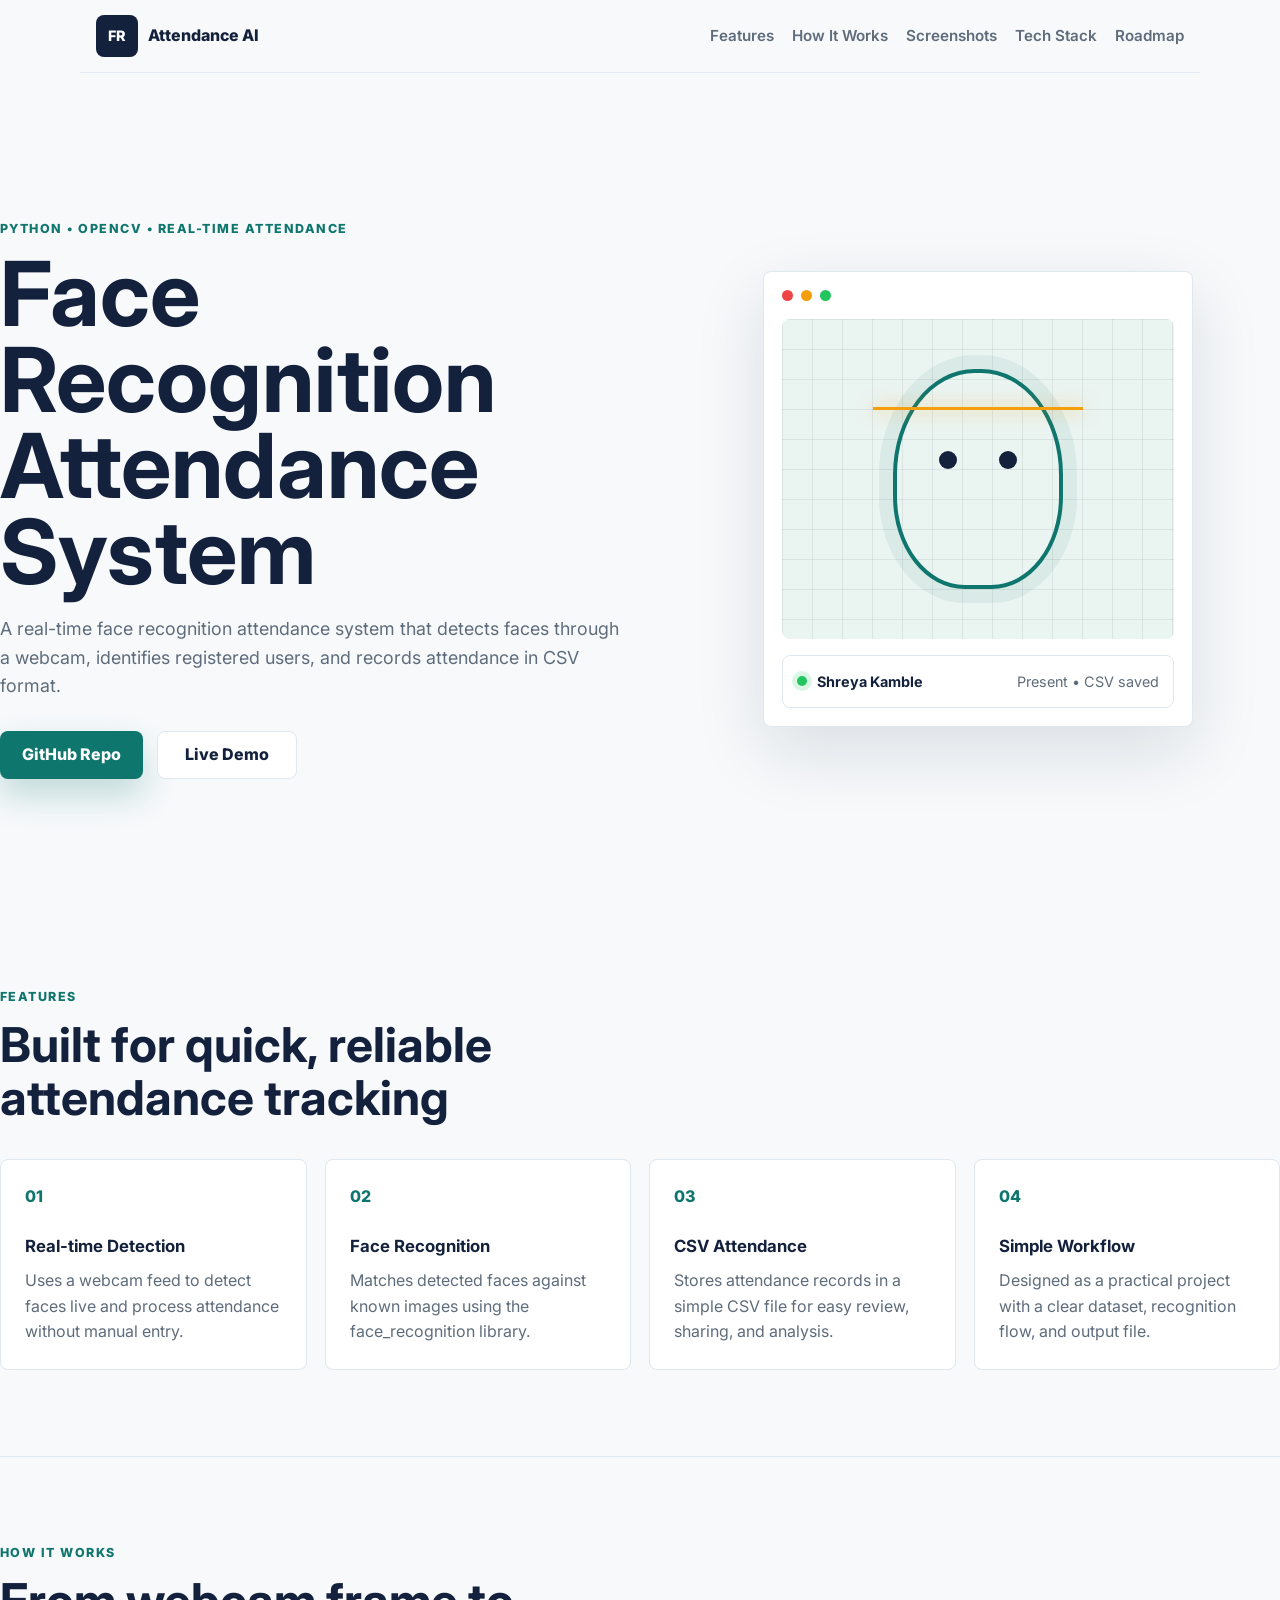
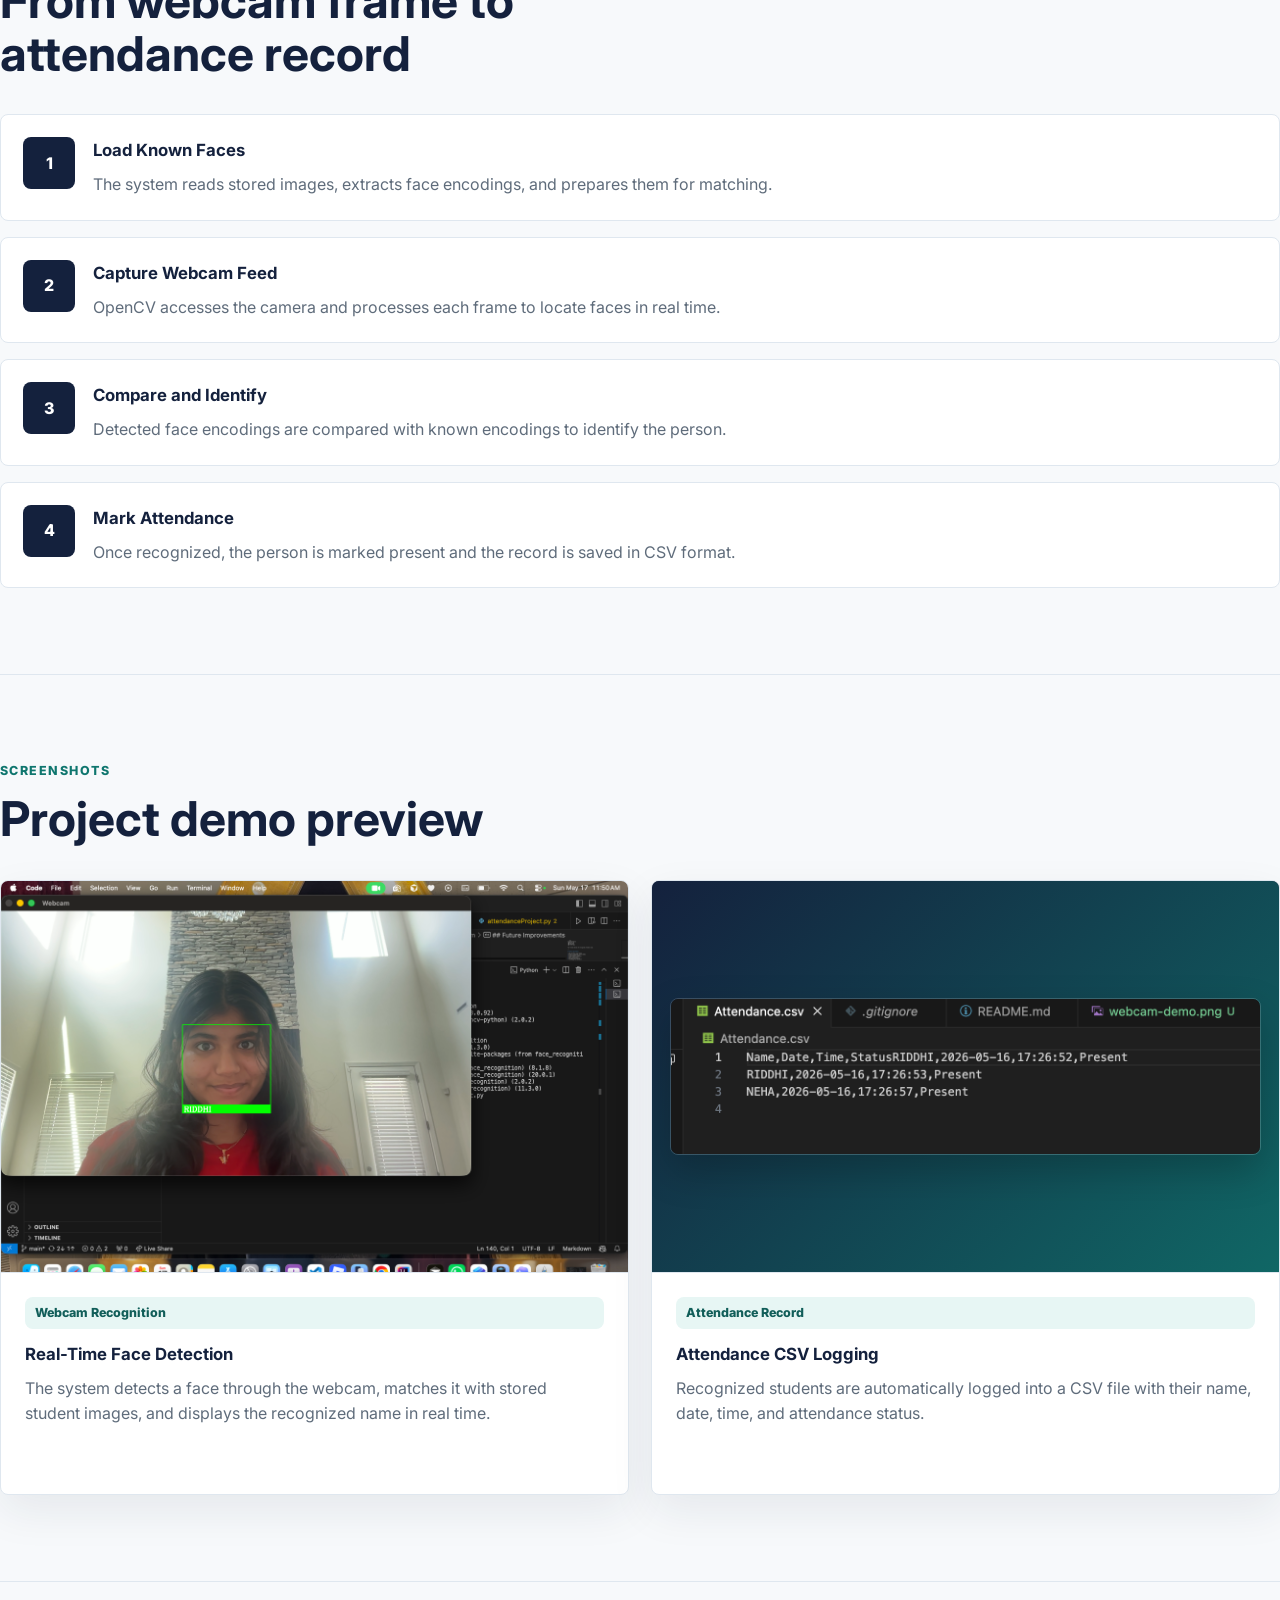
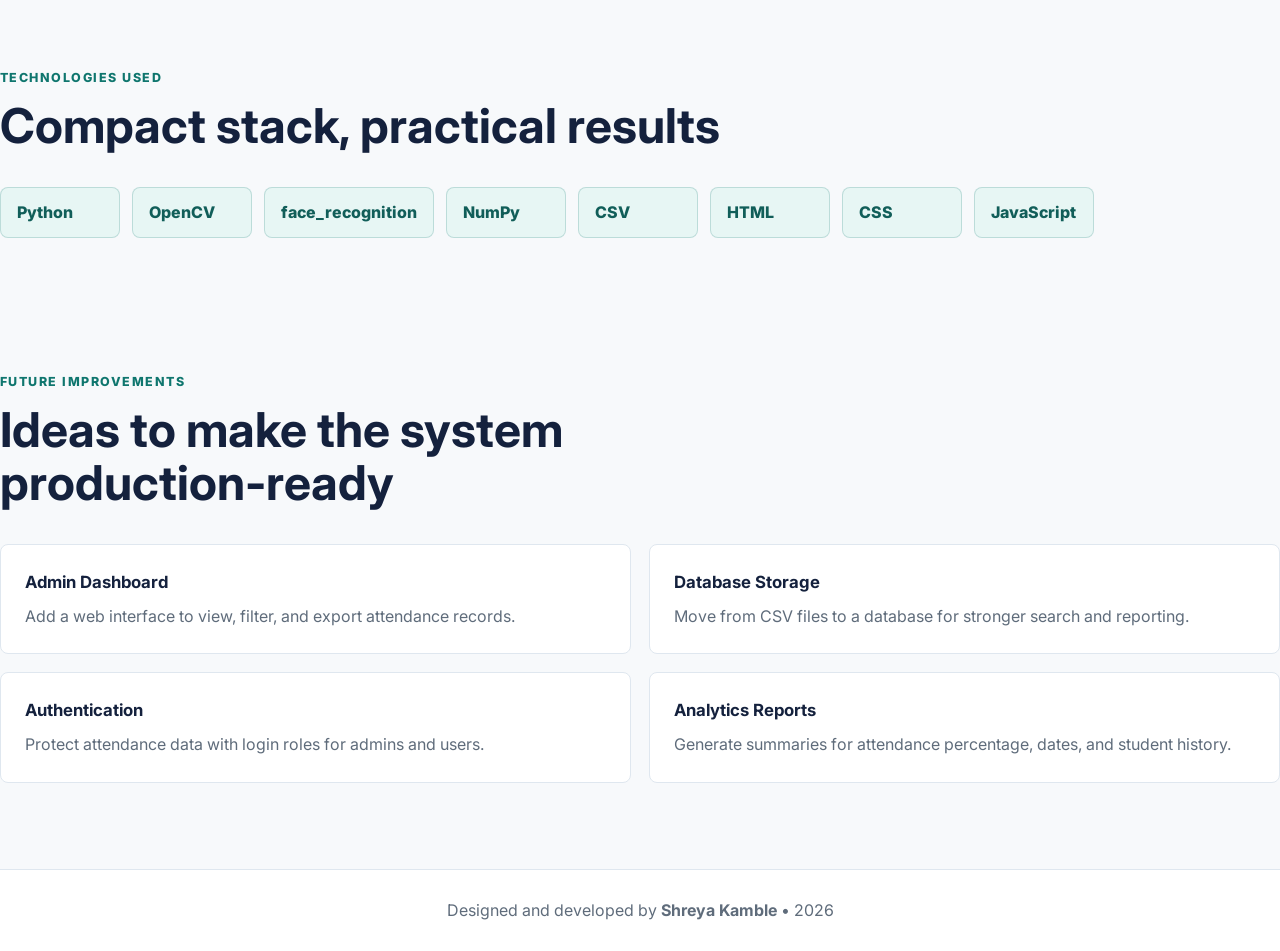
==== docs/index.html @ 1b13e296 "Initial commit: AI-Powered Face Recognition & Attendance System codebase" ====
<!DOCTYPE html>
<html lang="en">
<head>
  <meta charset="UTF-8">
  <meta name="viewport" content="width=device-width, initial-scale=1.0">
  <title>Face Recognition Attendance System | Shreya Kamble</title>
  <link rel="preconnect" href="https://fonts.googleapis.com">
  <link rel="preconnect" href="https://fonts.gstatic.com" crossorigin>
  <link href="https://fonts.googleapis.com/css2?family=Inter:wght@400;500;600;700;800&display=swap" rel="stylesheet">
  <link rel="stylesheet" href="style.css">
</head>
<body>
  <header class="site-header" id="top">
    <nav class="nav">
      <a class="brand" href="#top" aria-label="Face Recognition Attendance System home">
        <span class="brand-mark">FR</span>
        <span>Attendance AI</span>
      </a>

      <button class="nav-toggle" type="button" aria-label="Open navigation" aria-expanded="false">
        <span></span>
        <span></span>
        <span></span>
      </button>

      <div class="nav-links" data-nav-links>
        <a href="#features">Features</a>
        <a href="#how-it-works">How It Works</a>
        <a href="#screenshots">Screenshots</a>
        <a href="#tech">Tech Stack</a>
        <a href="#future">Roadmap</a>
      </div>
    </nav>
  </header>

  <main>
    <section class="hero">
      <div class="hero-content">
        <p class="eyebrow">Python • OpenCV • Real-time Attendance</p>
        <h1>Face Recognition Attendance System</h1>
        <p class="hero-copy">
          A real-time face recognition attendance system that detects faces through a webcam,
          identifies registered users, and records attendance in CSV format.
        </p>
        <div class="hero-actions">
          <a class="button primary" href="https://github.com/Riddhi0124/Face-Recognition-and-Attendance-Project.git" target="_blank" rel="noopener">GitHub Repo</a>
          <a class="button secondary" href="#" aria-label="Live demo placeholder">Live Demo</a>
        </div>
      </div>

      <div class="hero-panel" aria-label="Attendance system preview">
        <div class="camera-card">
          <div class="camera-topbar">
            <span></span>
            <span></span>
            <span></span>
          </div>
          <div class="scan-window">
            <div class="face-outline">
              <span class="scan-line"></span>
            </div>
          </div>
          <div class="attendance-log">
            <div>
              <span class="status-dot"></span>
              <strong>Shreya Kamble</strong>
            </div>
            <span>Present • CSV saved</span>
          </div>
        </div>
      </div>
    </section>

    <section class="section" id="features">
      <div class="section-heading">
        <p class="eyebrow">Features</p>
        <h2>Built for quick, reliable attendance tracking</h2>
      </div>

      <div class="grid feature-grid">
        <article class="card">
          <span class="card-icon">01</span>
          <h3>Real-time Detection</h3>
          <p>Uses a webcam feed to detect faces live and process attendance without manual entry.</p>
        </article>
        <article class="card">
          <span class="card-icon">02</span>
          <h3>Face Recognition</h3>
          <p>Matches detected faces against known images using the face_recognition library.</p>
        </article>
        <article class="card">
          <span class="card-icon">03</span>
          <h3>CSV Attendance</h3>
          <p>Stores attendance records in a simple CSV file for easy review, sharing, and analysis.</p>
        </article>
        <article class="card">
          <span class="card-icon">04</span>
          <h3>Simple Workflow</h3>
          <p>Designed as a practical project with a clear dataset, recognition flow, and output file.</p>
        </article>
      </div>
    </section>

    <section class="section split-section" id="how-it-works">
      <div class="section-heading">
        <p class="eyebrow">How It Works</p>
        <h2>From webcam frame to attendance record</h2>
      </div>

      <div class="timeline">
        <div class="timeline-item">
          <span>1</span>
          <div>
            <h3>Load Known Faces</h3>
            <p>The system reads stored images, extracts face encodings, and prepares them for matching.</p>
          </div>
        </div>
        <div class="timeline-item">
          <span>2</span>
          <div>
            <h3>Capture Webcam Feed</h3>
            <p>OpenCV accesses the camera and processes each frame to locate faces in real time.</p>
          </div>
        </div>
        <div class="timeline-item">
          <span>3</span>
          <div>
            <h3>Compare and Identify</h3>
            <p>Detected face encodings are compared with known encodings to identify the person.</p>
          </div>
        </div>
        <div class="timeline-item">
          <span>4</span>
          <div>
            <h3>Mark Attendance</h3>
            <p>Once recognized, the person is marked present and the record is saved in CSV format.</p>
          </div>
        </div>
      </div>
    </section>

    <section class="section screenshots-section" id="screenshots">
      <div class="section-heading">
        <p class="eyebrow">Screenshots</p>
        <h2>Project demo preview</h2>
      </div>

      <div class="screenshots-grid">
        <article class="screenshot-card">
          <div class="screenshot-media">
            <img src="images/webcam-demo.png" alt="Webcam demo showing real-time face detection with the recognized name Riddhi">
          </div>
          <div class="screenshot-content">
            <span class="screenshot-tag">Webcam Recognition</span>
            <h3>Real-Time Face Detection</h3>
            <p>
              The system detects a face through the webcam, matches it with stored student images,
              and displays the recognized name in real time.
            </p>
          </div>
        </article>

        <article class="screenshot-card">
          <div class="screenshot-media csv-media">
            <img src="images/attendance-demo.png" alt="Attendance CSV file showing present records for recognized students">
          </div>
          <div class="screenshot-content">
            <span class="screenshot-tag">Attendance Record</span>
            <h3>Attendance CSV Logging</h3>
            <p>
              Recognized students are automatically logged into a CSV file with their name, date,
              time, and attendance status.
            </p>
          </div>
        </article>
      </div>
    </section>

    <section class="section" id="tech">
      <div class="section-heading">
        <p class="eyebrow">Technologies Used</p>
        <h2>Compact stack, practical results</h2>
      </div>

      <div class="tech-list">
        <span>Python</span>
        <span>OpenCV</span>
        <span>face_recognition</span>
        <span>NumPy</span>
        <span>CSV</span>
        <span>HTML</span>
        <span>CSS</span>
        <span>JavaScript</span>
      </div>
    </section>

    <section class="section future-section" id="future">
      <div class="section-heading">
        <p class="eyebrow">Future Improvements</p>
        <h2>Ideas to make the system production-ready</h2>
      </div>

      <div class="improvement-list">
        <article>
          <h3>Admin Dashboard</h3>
          <p>Add a web interface to view, filter, and export attendance records.</p>
        </article>
        <article>
          <h3>Database Storage</h3>
          <p>Move from CSV files to a database for stronger search and reporting.</p>
        </article>
        <article>
          <h3>Authentication</h3>
          <p>Protect attendance data with login roles for admins and users.</p>
        </article>
        <article>
          <h3>Analytics Reports</h3>
          <p>Generate summaries for attendance percentage, dates, and student history.</p>
        </article>
      </div>
    </section>
  </main>

  <footer class="footer">
    <p>Designed and developed by <strong>Shreya Kamble</strong></p>
  </footer>

  <script src="script.js"></script>
</body>
</html>
---- docs/style.css ----
:root {
    --bg: #f7f9fb;
    --surface: #ffffff;
    --ink: #14213d;
    --muted: #5f6c7b;
    --line: #dfe7ef;
    --primary: #0f766e;
    --primary-dark: #115e59;
    --accent: #f59e0b;
    --soft: #e7f6f4;
    --shadow: 0 24px 70px rgba(20, 33, 61, 0.12);
    --max-content-width: 1120px;
    --page-gap: 16px;
  }
  
  * {
    box-sizing: border-box;
  }
  
  html {
    scroll-behavior: smooth;
    font-size: 16px;
  }
  
  body {
    margin: 0;
    font-family: "Inter", Arial, sans-serif;
    color: var(--ink);
    background: var(--bg);
    line-height: 1.6;
    min-height: 100vh;
    overflow-x: hidden;
  }

  img,
  video,
  svg {
    max-width: 100%;
    height: auto;
    display: block;
  }

  button,
  input,
  select,
  textarea {
    font: inherit;
  }

  .site-header,
  .section,
  .hero {
    width: min(var(--max-content-width), calc(100% - 2 * var(--page-gap)));
    margin: 0 auto;
  }
  
  a {
    color: inherit;
    text-decoration: none;
  }
  
  .site-header {
    position: sticky;
    top: 0;
    z-index: 20;
    background: rgba(247, 249, 251, 0.96);
    border-bottom: 1px solid rgba(223, 231, 239, 0.8);
    backdrop-filter: blur(16px);
  }
  
  .nav {
    position: relative;
    width: 100%;
    min-height: 72px;
    margin: 0 auto;
    display: flex;
    align-items: center;
    justify-content: space-between;
    gap: 16px;
    padding: 0 var(--page-gap);
  }
  
  .brand {
    display: inline-flex;
    align-items: center;
    gap: 10px;
    font-weight: 800;
    letter-spacing: 0;
  }
  
  .brand-mark {
    display: grid;
    width: 42px;
    height: 42px;
    place-items: center;
    color: #ffffff;
    background: var(--ink);
    border-radius: 8px;
    font-size: 0.9rem;
  }
  
  .nav-links {
    display: flex;
    align-items: center;
    gap: 18px;
    color: var(--muted);
    font-size: 0.95rem;
    font-weight: 600;
    z-index: 21;
  }
  
  .nav-links a:hover,
  .nav-links a:focus {
    color: var(--primary);
  }
  
  .nav-toggle {
    display: none;
    width: 44px;
    height: 44px;
    border: 1px solid var(--line);
    border-radius: 8px;
    background: var(--surface);
    cursor: pointer;
  }
  
  .nav-toggle span {
    display: block;
    width: 20px;
    height: 2px;
    margin: 4px auto;
    background: var(--ink);
    border-radius: 999px;
  }
  
  .hero {
    width: 100%;
    min-height: calc(100vh - 72px);
    margin: 0 auto;
    padding: 72px 0 48px;
    display: grid;
    grid-template-columns: minmax(0, 1.02fr) minmax(280px, 0.98fr);
    align-items: center;
    gap: 48px;
  }
  
  .hero-content {
    max-width: 660px;
  }

  .hero-panel {
    width: 100%;
    justify-content: center;
  }

  .hero-actions {
    display: flex;
    flex-wrap: wrap;
    gap: 14px;
  }

  .button {
    min-width: 140px;
    line-height: 1.2;
  }

  .camera-card {
    width: 100%;
    max-width: 430px;
  }
  
  .eyebrow {
    margin: 0 0 12px;
    color: var(--primary);
    font-size: 0.78rem;
    font-weight: 800;
    letter-spacing: 0.12em;
    text-transform: uppercase;
  }
  
  h1,
  h2,
  h3,
  p {
    margin-top: 0;
  }
  
  h1 {
    margin-bottom: 20px;
    font-size: clamp(2.65rem, 8vw, 5.6rem);
    line-height: 0.96;
    letter-spacing: 0;
  }
  
  h2 {
    margin-bottom: 0;
    font-size: clamp(1.85rem, 4vw, 3rem);
    line-height: 1.1;
    letter-spacing: 0;
  }
  
  h3 {
    margin-bottom: 8px;
    font-size: 1.05rem;
  }
  
  .hero-copy {
    max-width: 620px;
    margin-bottom: 30px;
    color: var(--muted);
    font-size: 1.12rem;
  }
  
  .hero-actions {
    display: flex;
    flex-wrap: wrap;
    gap: 14px;
  }
  
  .button {
    display: inline-flex;
    min-height: 48px;
    align-items: center;
    justify-content: center;
    padding: 0 22px;
    border-radius: 8px;
    font-weight: 800;
    transition: transform 180ms ease, box-shadow 180ms ease, background 180ms ease, border-color 180ms ease;
  }
  
  .button:hover,
  .button:focus {
    transform: translateY(-2px);
  }
  
  .button.primary {
    color: #ffffff;
    background: var(--primary);
    box-shadow: 0 16px 34px rgba(15, 118, 110, 0.24);
  }
  
  .button.primary:hover,
  .button.primary:focus {
    background: var(--primary-dark);
  }
  
  .button.secondary {
    color: var(--ink);
    background: var(--surface);
    border: 1px solid var(--line);
  }
  
  .hero-panel {
    display: flex;
    justify-content: center;
    width: 100%;
    padding: 0 8px;
  }
  
  .camera-card {
    width: min(100%, 430px);
    max-width: 100%;
    margin: 0 auto;
    padding: 18px;
    border: 1px solid rgba(223, 231, 239, 0.95);
    border-radius: 8px;
    background: var(--surface);
    box-shadow: var(--shadow);
  }
  
  .camera-topbar {
    display: flex;
    gap: 8px;
    margin-bottom: 18px;
  }
  
  .camera-topbar span {
    width: 11px;
    height: 11px;
    border-radius: 50%;
    background: var(--line);
  }
  
  .camera-topbar span:first-child {
    background: #ef4444;
  }
  
  .camera-topbar span:nth-child(2) {
    background: var(--accent);
  }
  
  .camera-topbar span:last-child {
    background: #22c55e;
  }
  
  .scan-window {
    position: relative;
    display: grid;
    min-height: 320px;
    place-items: center;
    overflow: hidden;
    border-radius: 8px;
    background:
      linear-gradient(rgba(20, 33, 61, 0.08) 1px, transparent 1px),
      linear-gradient(90deg, rgba(20, 33, 61, 0.08) 1px, transparent 1px),
      #eaf4f1;
    background-size: 30px 30px;
  }
  
  .face-outline {
    position: relative;
    width: 170px;
    height: 220px;
    border: 4px solid var(--primary);
    border-radius: 48% 48% 42% 42%;
    box-shadow: 0 0 0 14px rgba(15, 118, 110, 0.08);
  }
  
  .face-outline::before,
  .face-outline::after {
    content: "";
    position: absolute;
    top: 78px;
    width: 18px;
    height: 18px;
    border-radius: 50%;
    background: var(--ink);
  }
  
  .face-outline::before {
    left: 42px;
  }
  
  .face-outline::after {
    right: 42px;
  }
  
  .scan-line {
    position: absolute;
    left: -24px;
    right: -24px;
    top: 34px;
    height: 3px;
    background: var(--accent);
    box-shadow: 0 0 18px rgba(245, 158, 11, 0.7);
    animation: scan 2.6s ease-in-out infinite;
  }
  
  .attendance-log {
    display: flex;
    align-items: center;
    justify-content: space-between;
    gap: 16px;
    margin-top: 16px;
    padding: 14px;
    border: 1px solid var(--line);
    border-radius: 8px;
    color: var(--muted);
    font-size: 0.9rem;
  }
  
  .attendance-log div {
    display: flex;
    align-items: center;
    gap: 10px;
    color: var(--ink);
  }
  
  .status-dot {
    width: 10px;
    height: 10px;
    border-radius: 50%;
    background: #22c55e;
    box-shadow: 0 0 0 5px rgba(34, 197, 94, 0.16);
  }
  
  .section {
    width: 100%;
    margin: 0 auto;
    padding: 86px 0;
  }

  .section-heading {
    width: 100%;
  }

  .card,
  .improvement-list article,
  .timeline-item,
  .screenshot-card {
    width: 100%;
  }

  .tech-list span {
    min-width: 120px;
  }
  
  .section-heading {
    max-width: 720px;
    margin-bottom: 34px;
  }
  
  .grid {
    display: grid;
    gap: 18px;
  }
  
  .feature-grid {
    grid-template-columns: repeat(4, minmax(0, 1fr));
  }
  
  .card,
  .improvement-list article {
    padding: 24px;
    border: 1px solid var(--line);
    border-radius: 8px;
    background: var(--surface);
    transition: transform 180ms ease, border-color 180ms ease, box-shadow 180ms ease;
  }
  
  .card:hover,
  .improvement-list article:hover {
    transform: translateY(-4px);
    border-color: rgba(15, 118, 110, 0.32);
    box-shadow: 0 18px 44px rgba(20, 33, 61, 0.1);
  }
  
  .card p,
  .timeline-item p,
  .improvement-list p {
    margin-bottom: 0;
    color: var(--muted);
  }
  
  .card-icon {
    display: inline-flex;
    margin-bottom: 24px;
    color: var(--primary);
    font-weight: 800;
  }
  
  .split-section {
    border-top: 1px solid var(--line);
    border-bottom: 1px solid var(--line);
  }
  
  .timeline {
    display: grid;
    gap: 16px;
  }
  
  .timeline-item {
    display: grid;
    grid-template-columns: 52px 1fr;
    gap: 18px;
    padding: 22px;
    border: 1px solid var(--line);
    border-radius: 8px;
    background: var(--surface);
  }
  
  .timeline-item > span {
    display: grid;
    width: 52px;
    height: 52px;
    place-items: center;
    color: #ffffff;
    background: var(--ink);
    border-radius: 8px;
    font-weight: 800;
  }
  
  .screenshots-section {
    border-bottom: 1px solid var(--line);
  }
  
  .screenshots-grid {
    display: grid;
    grid-template-columns: repeat(2, minmax(0, 1fr));
    align-items: stretch;
    gap: 22px;
  }
  
  .screenshot-card {
    display: flex;
    min-height: 100%;
    flex-direction: column;
    overflow: hidden;
    border: 1px solid var(--line);
    border-radius: 8px;
    background: var(--surface);
    box-shadow: 0 16px 44px rgba(20, 33, 61, 0.08);
    transition: transform 200ms ease, border-color 200ms ease, box-shadow 200ms ease;
  }
  
  .screenshot-card:hover {
    transform: translateY(-6px);
    border-color: rgba(15, 118, 110, 0.34);
    box-shadow: 0 26px 70px rgba(20, 33, 61, 0.14);
  }
  
  .screenshot-media {
    aspect-ratio: 16 / 10;
    overflow: hidden;
    border-bottom: 1px solid var(--line);
    background: #edf4f7;
  }
  
  .screenshot-media img {
    display: block;
    width: 100%;
    height: 100%;
    object-fit: cover;
    object-position: left top;
    transition: transform 260ms ease;
  }
  
  .screenshot-card:hover .screenshot-media img {
    transform: scale(1.03);
  }
  
  .csv-media {
    display: grid;
    place-items: center;
    padding: 18px;
    background:
      linear-gradient(135deg, rgba(20, 33, 61, 0.96), rgba(15, 118, 110, 0.82)),
      #14213d;
  }
  
  .csv-media img {
    height: auto;
    object-fit: contain;
    border: 1px solid rgba(255, 255, 255, 0.16);
    border-radius: 8px;
    box-shadow: 0 16px 38px rgba(0, 0, 0, 0.22);
  }
  
  .screenshot-content {
    display: flex;
    flex: 1;
    flex-direction: column;
    min-height: 221px;
    padding: 24px;
  }
  
  .screenshot-content p {
    flex: 1;
    margin-bottom: 0;
    color: var(--muted);
  }
  
  .screenshot-tag {
    display: inline-flex;
    margin-bottom: 12px;
    padding: 6px 10px;
    border-radius: 8px;
    color: var(--primary-dark);
    background: var(--soft);
    font-size: 0.78rem;
    font-weight: 800;
  }
  
  .tech-list {
    display: flex;
    flex-wrap: wrap;
    gap: 12px;
  }
  
  .tech-list span {
    padding: 12px 16px;
    border: 1px solid rgba(15, 118, 110, 0.2);
    border-radius: 8px;
    color: var(--primary-dark);
    background: var(--soft);
    font-weight: 800;
  }
  
  .future-section {
    padding-top: 48px;
  }
  
  .improvement-list {
    display: grid;
    grid-template-columns: repeat(2, minmax(0, 1fr));
    gap: 18px;
  }
  
  .footer {
    padding: 28px 16px;
    color: var(--muted);
    text-align: center;
    background: var(--surface);
    border-top: 1px solid var(--line);
  }
  
  .footer p {
    margin: 0;
  }
  
  @keyframes scan {
    0%,
    100% {
      transform: translateY(0);
    }
  
    50% {
      transform: translateY(145px);
    }
  }
  
  @media (max-width: 900px) {
    .hero {
      min-height: auto;
      grid-template-columns: 1fr;
      padding-top: 56px;
    }
  
    .hero-panel {
      justify-content: flex-start;
    }
  
    .feature-grid {
      grid-template-columns: repeat(2, minmax(0, 1fr));
    }
  
    .screenshots-grid {
      grid-template-columns: 1fr;
    }
  }
  
  @media (max-width: 720px) {
    .nav {
      min-height: 64px;
    }
  
    .nav-toggle {
      display: block;
    }
  
    .nav-links {
      position: absolute;
      left: 16px;
      right: 16px;
      top: 72px;
      display: none;
      flex-direction: column;
      align-items: stretch;
      gap: 0;
      padding: 8px;
      border: 1px solid var(--line);
      border-radius: 8px;
      background: var(--surface);
      box-shadow: var(--shadow);
    }
  
    .nav-links.open {
      display: flex;
    }
  
    .nav-links a {
      padding: 12px;
    }
  
    .hero {
      width: 100%;
      padding: 42px 0 34px;
      gap: 32px;
    }
  
    .section {
      width: 100%;
      padding: 60px 0;
    }
  
    .hero-actions,
    .attendance-log {
      align-items: stretch;
      flex-direction: column;
    }
  
    .button {
      width: 100%;
    }

    .nav {
      padding: 0 16px;
    }

    .nav-links {
      left: 16px;
      right: 16px;
      top: 64px;
      max-height: calc(100vh - 88px);
      overflow-y: auto;
      padding: 12px;
    }

    .nav-links.open {
      display: flex;
    }

    .nav-links a {
      padding: 12px 14px;
      border-radius: 8px;
    }
  
    .feature-grid,
    .screenshots-grid,
    .improvement-list {
      grid-template-columns: 1fr;
    }
  
    .timeline-item {
      grid-template-columns: 1fr;
    }
  
    .scan-window {
      min-height: 260px;
    }
  
    .face-outline {
      transform: scale(0.85);
    }
  
    .screenshot-content {
      padding: 20px;
    }
  }

  @media (max-width: 520px) {
    .nav {
      padding: 0 12px;
    }

    .nav-links {
      left: 12px;
      right: 12px;
      top: 64px;
    }

    .hero {
      padding: 38px 0 28px;
      gap: 26px;
    }

    .hero-copy {
      font-size: 1rem;
    }

    .section {
      padding: 48px 0;
    }

    .feature-grid {
      gap: 14px;
    }

    .card,
    .improvement-list article {
      padding: 20px;
    }

    .screenshot-content {
      padding: 18px;
    }
  }
      transition-duration: 0.01ms !important;
    }
  }
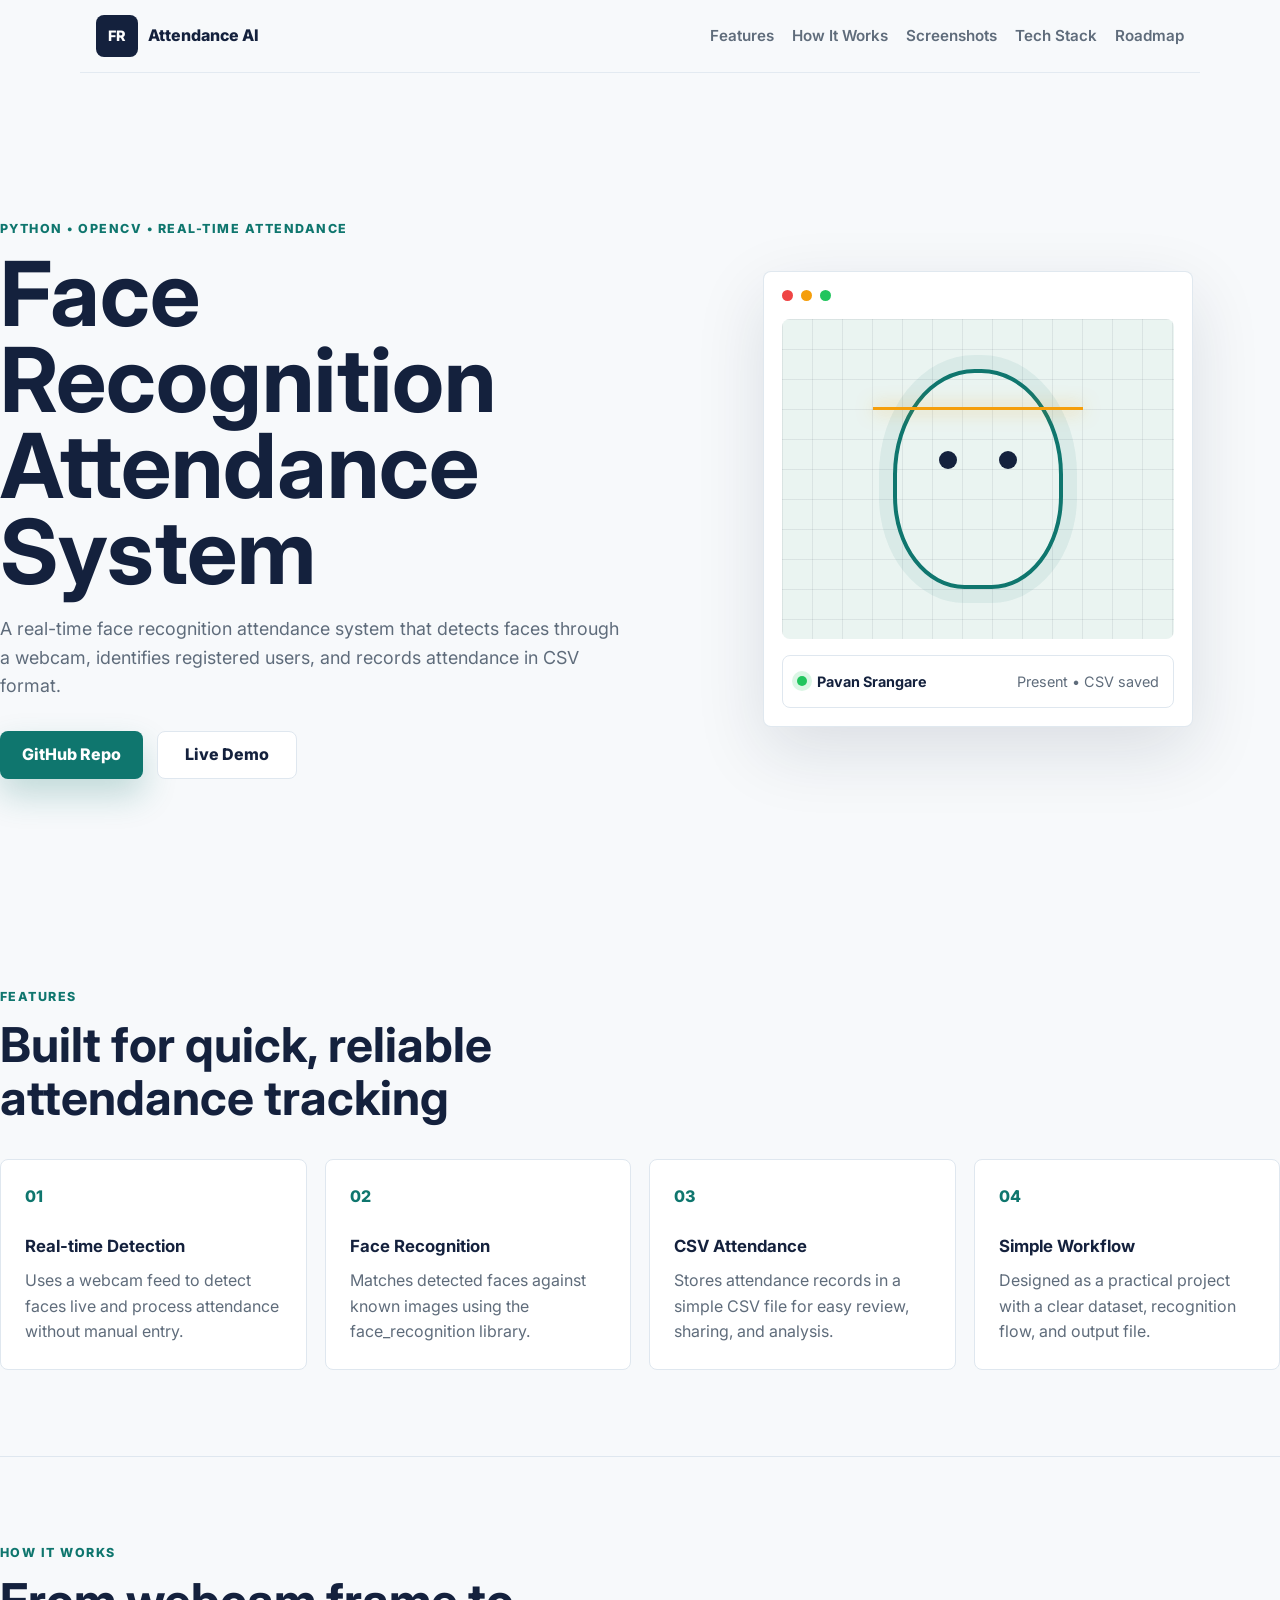
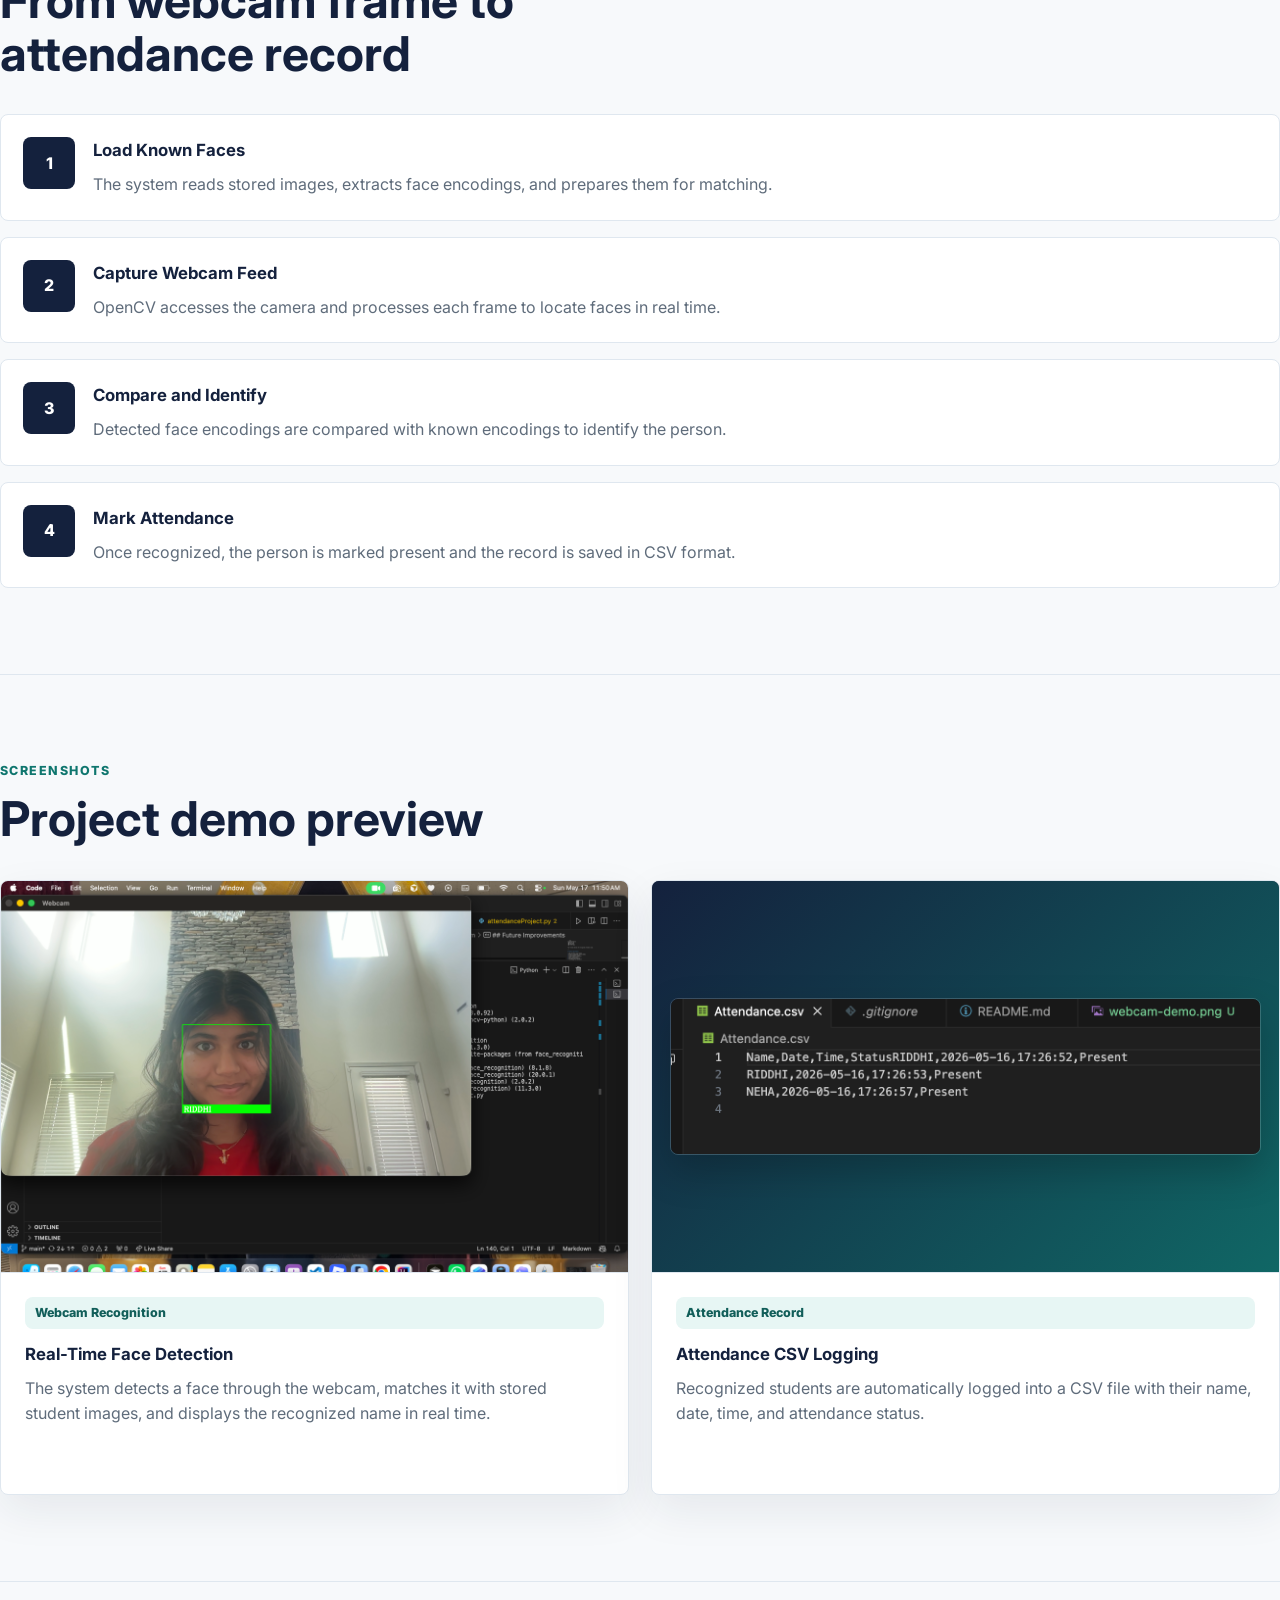
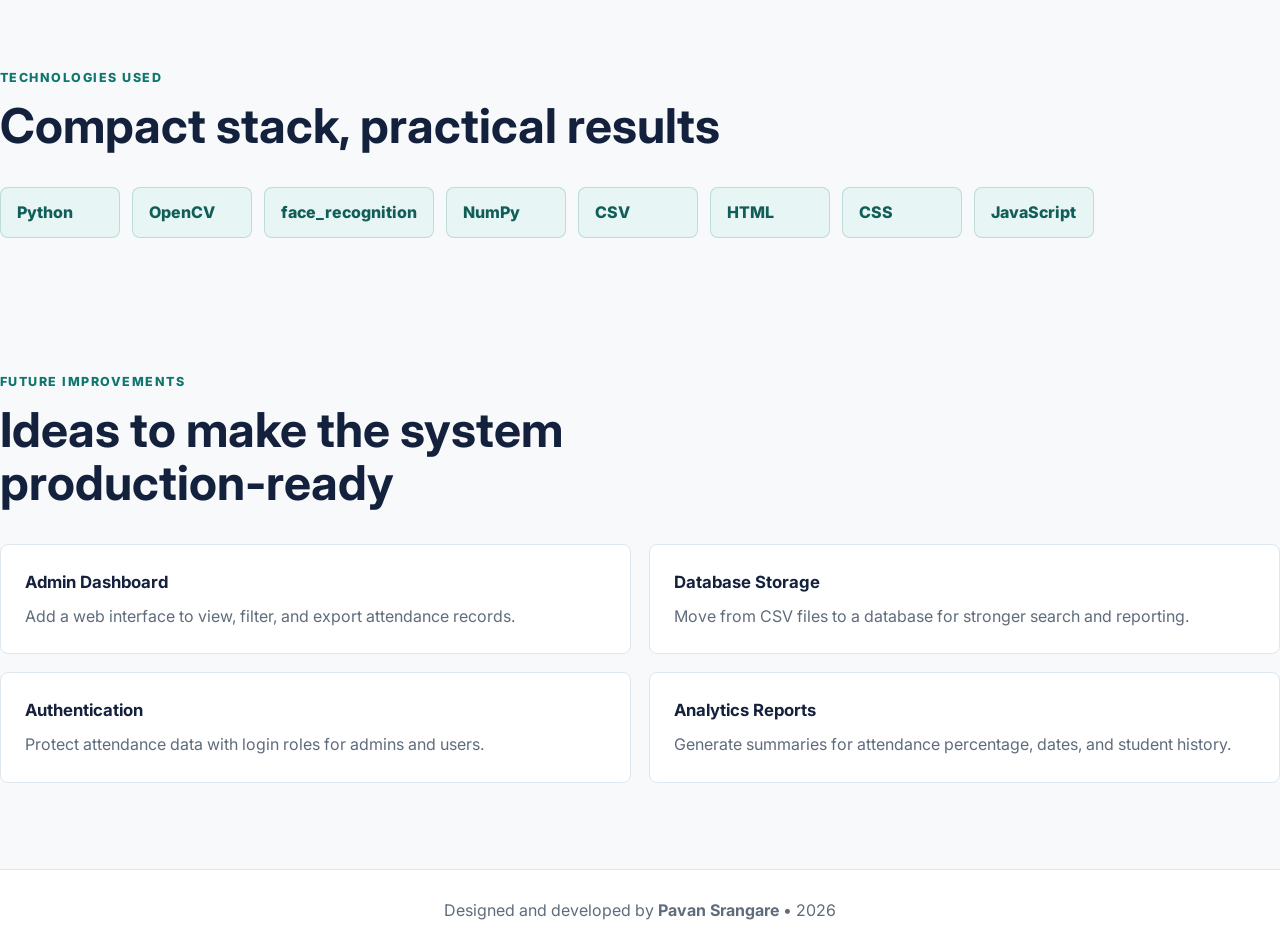
==== commit df025512: "Update author attribution to Pavan Srangare and pavansrangare-04" ====
--- a/docs/index.html
+++ b/docs/index.html
@@ -3,7 +3,7 @@
 <head>
   <meta charset="UTF-8">
   <meta name="viewport" content="width=device-width, initial-scale=1.0">
-  <title>Face Recognition Attendance System | Shreya Kamble</title>
+  <title>Face Recognition Attendance System | Pavan Srangare</title>
   <link rel="preconnect" href="https://fonts.googleapis.com">
   <link rel="preconnect" href="https://fonts.gstatic.com" crossorigin>
   <link href="https://fonts.googleapis.com/css2?family=Inter:wght@400;500;600;700;800&display=swap" rel="stylesheet">
@@ -43,7 +43,7 @@
           identifies registered users, and records attendance in CSV format.
         </p>
         <div class="hero-actions">
-          <a class="button primary" href="https://github.com/Riddhi0124/Face-Recognition-and-Attendance-Project.git" target="_blank" rel="noopener">GitHub Repo</a>
+          <a class="button primary" href="https://github.com/pavansrangare-04/Face-Recognition-and-Attendance-System.git" target="_blank" rel="noopener">GitHub Repo</a>
           <a class="button secondary" href="#" aria-label="Live demo placeholder">Live Demo</a>
         </div>
       </div>
@@ -63,7 +63,7 @@
           <div class="attendance-log">
             <div>
               <span class="status-dot"></span>
-              <strong>Shreya Kamble</strong>
+              <strong>Pavan Srangare</strong>
             </div>
             <span>Present • CSV saved</span>
           </div>
@@ -148,7 +148,7 @@
       <div class="screenshots-grid">
         <article class="screenshot-card">
           <div class="screenshot-media">
-            <img src="images/webcam-demo.png" alt="Webcam demo showing real-time face detection with the recognized name Riddhi">
+            <img src="images/webcam-demo.png" alt="Webcam demo showing real-time face detection with recognized name">
           </div>
           <div class="screenshot-content">
             <span class="screenshot-tag">Webcam Recognition</span>
@@ -222,7 +222,7 @@
   </main>
 
   <footer class="footer">
-    <p>Designed and developed by <strong>Shreya Kamble</strong></p>
+    <p>Designed and developed by <strong>Pavan Srangare</strong></p>
   </footer>
 
   <script src="script.js"></script>
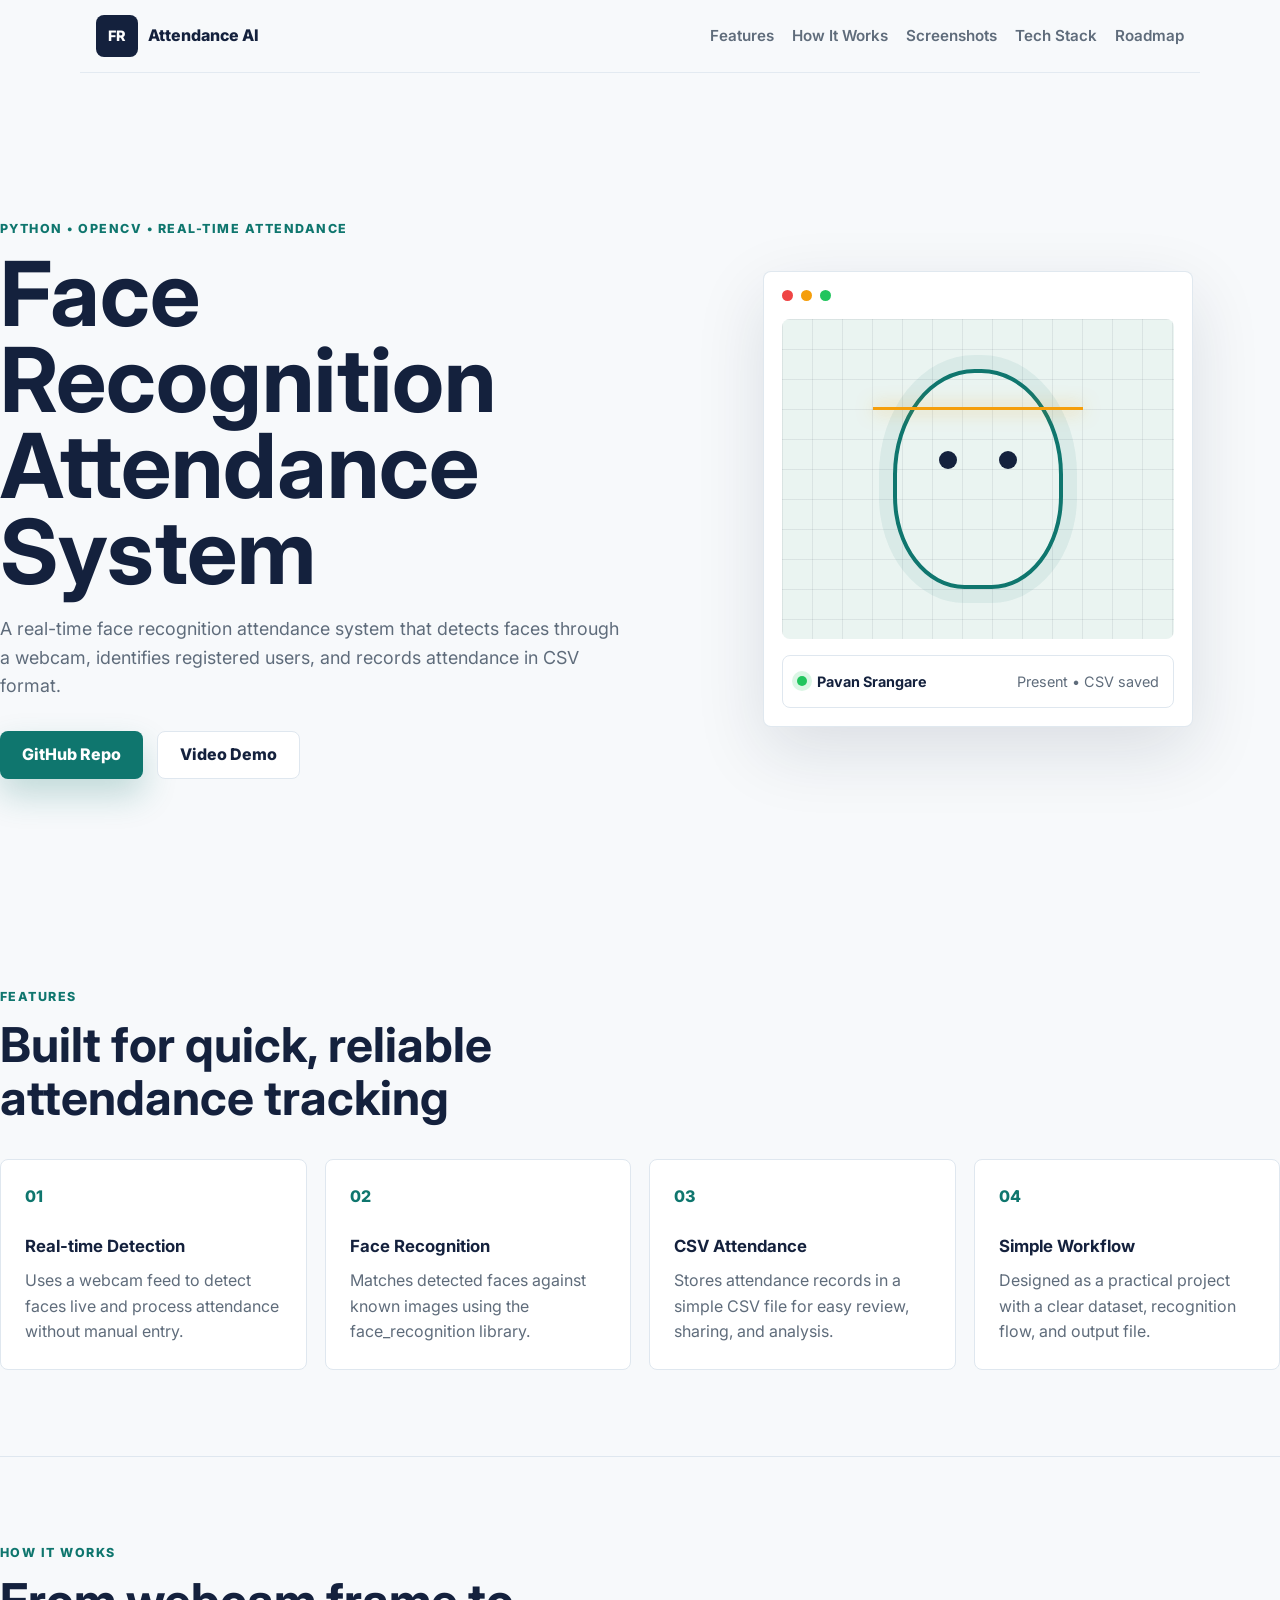
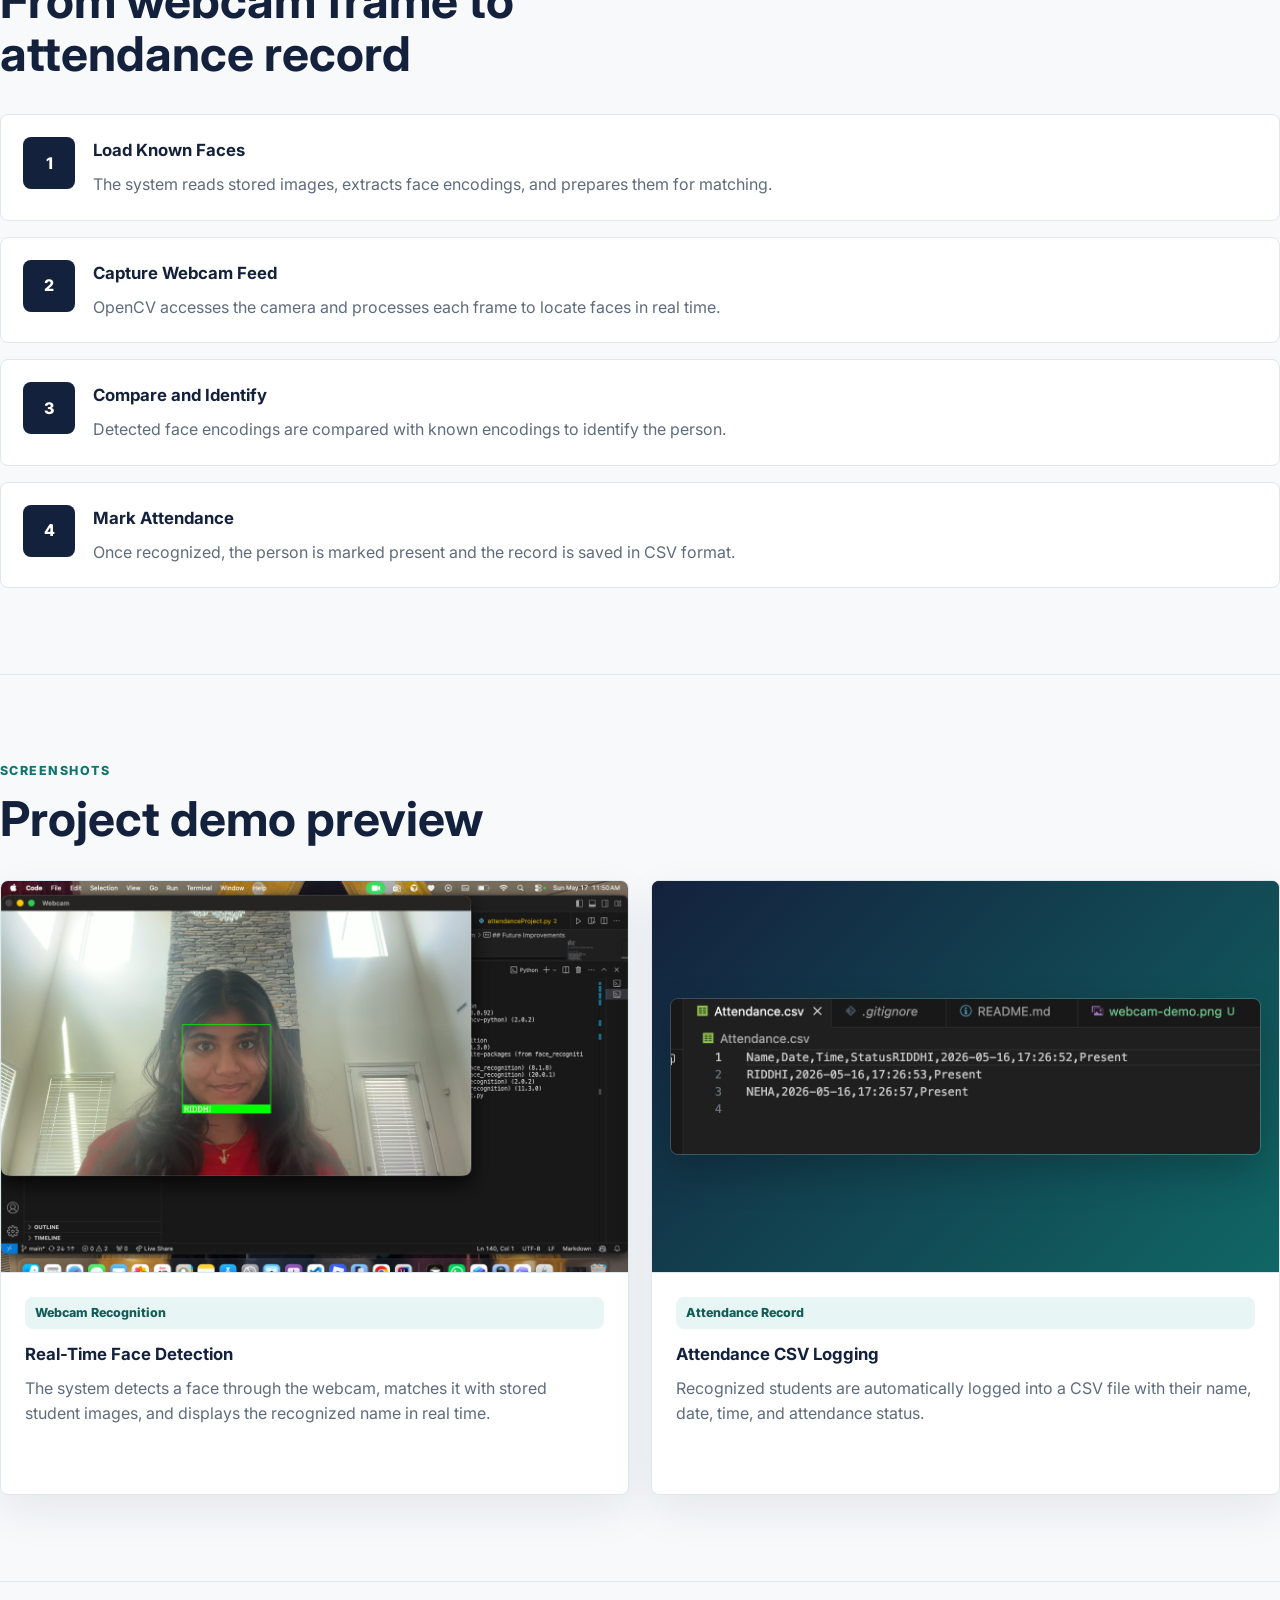
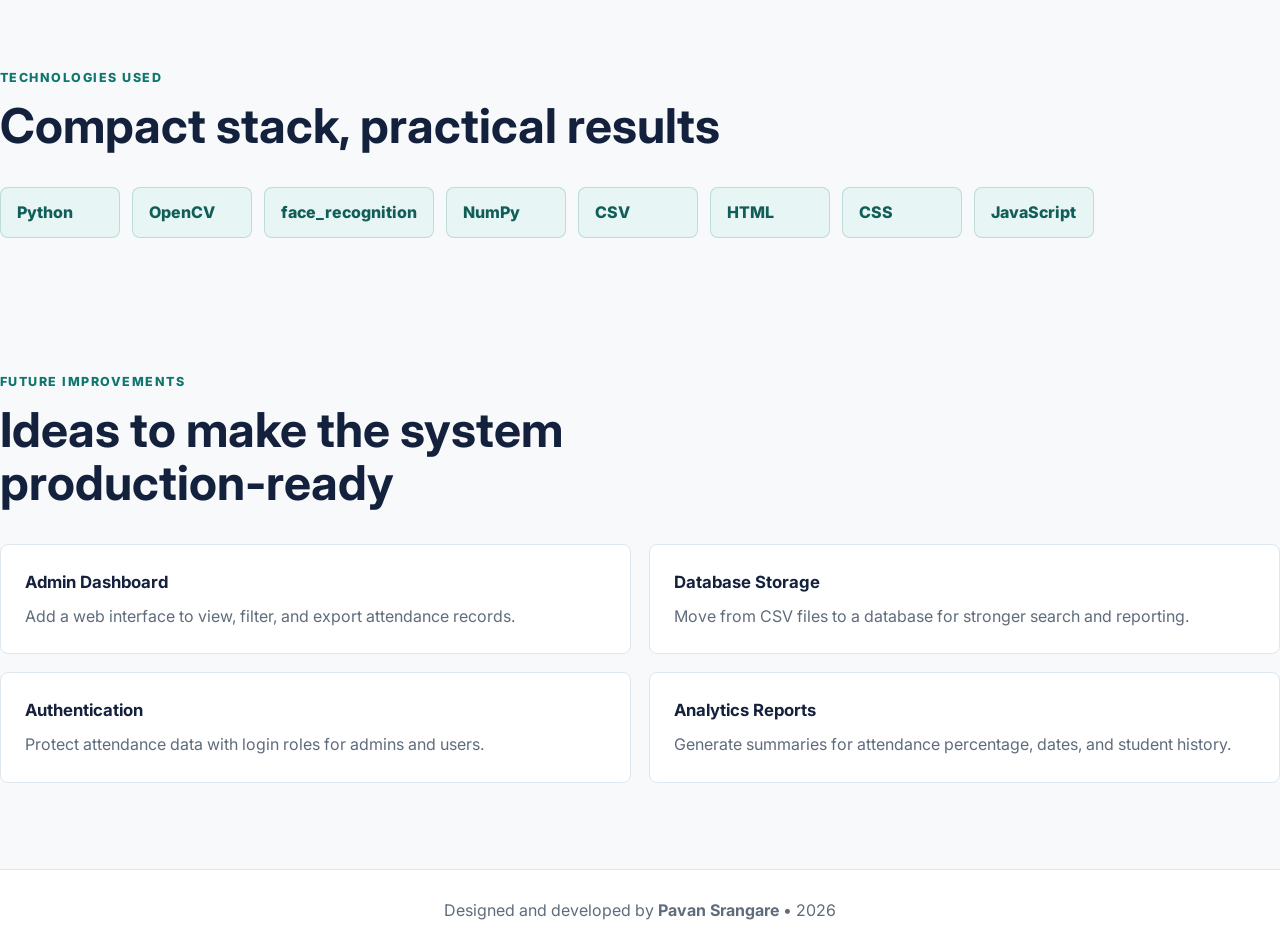
==== commit a3943d05: "Update docs hero button to link to demo video" ====
--- a/docs/index.html
+++ b/docs/index.html
@@ -44,7 +44,7 @@
         </p>
         <div class="hero-actions">
           <a class="button primary" href="https://github.com/pavansrangare-04/Face-Recognition-and-Attendance-System.git" target="_blank" rel="noopener">GitHub Repo</a>
-          <a class="button secondary" href="#" aria-label="Live demo placeholder">Live Demo</a>
+          <a class="button secondary" href="https://github.com/pavansrangare-04/Face-Recognition-and-Attendance-System/blob/main/AttendAI_Demo_Walkthrough.mp4" target="_blank" rel="noopener">Video Demo</a>
         </div>
       </div>
 
